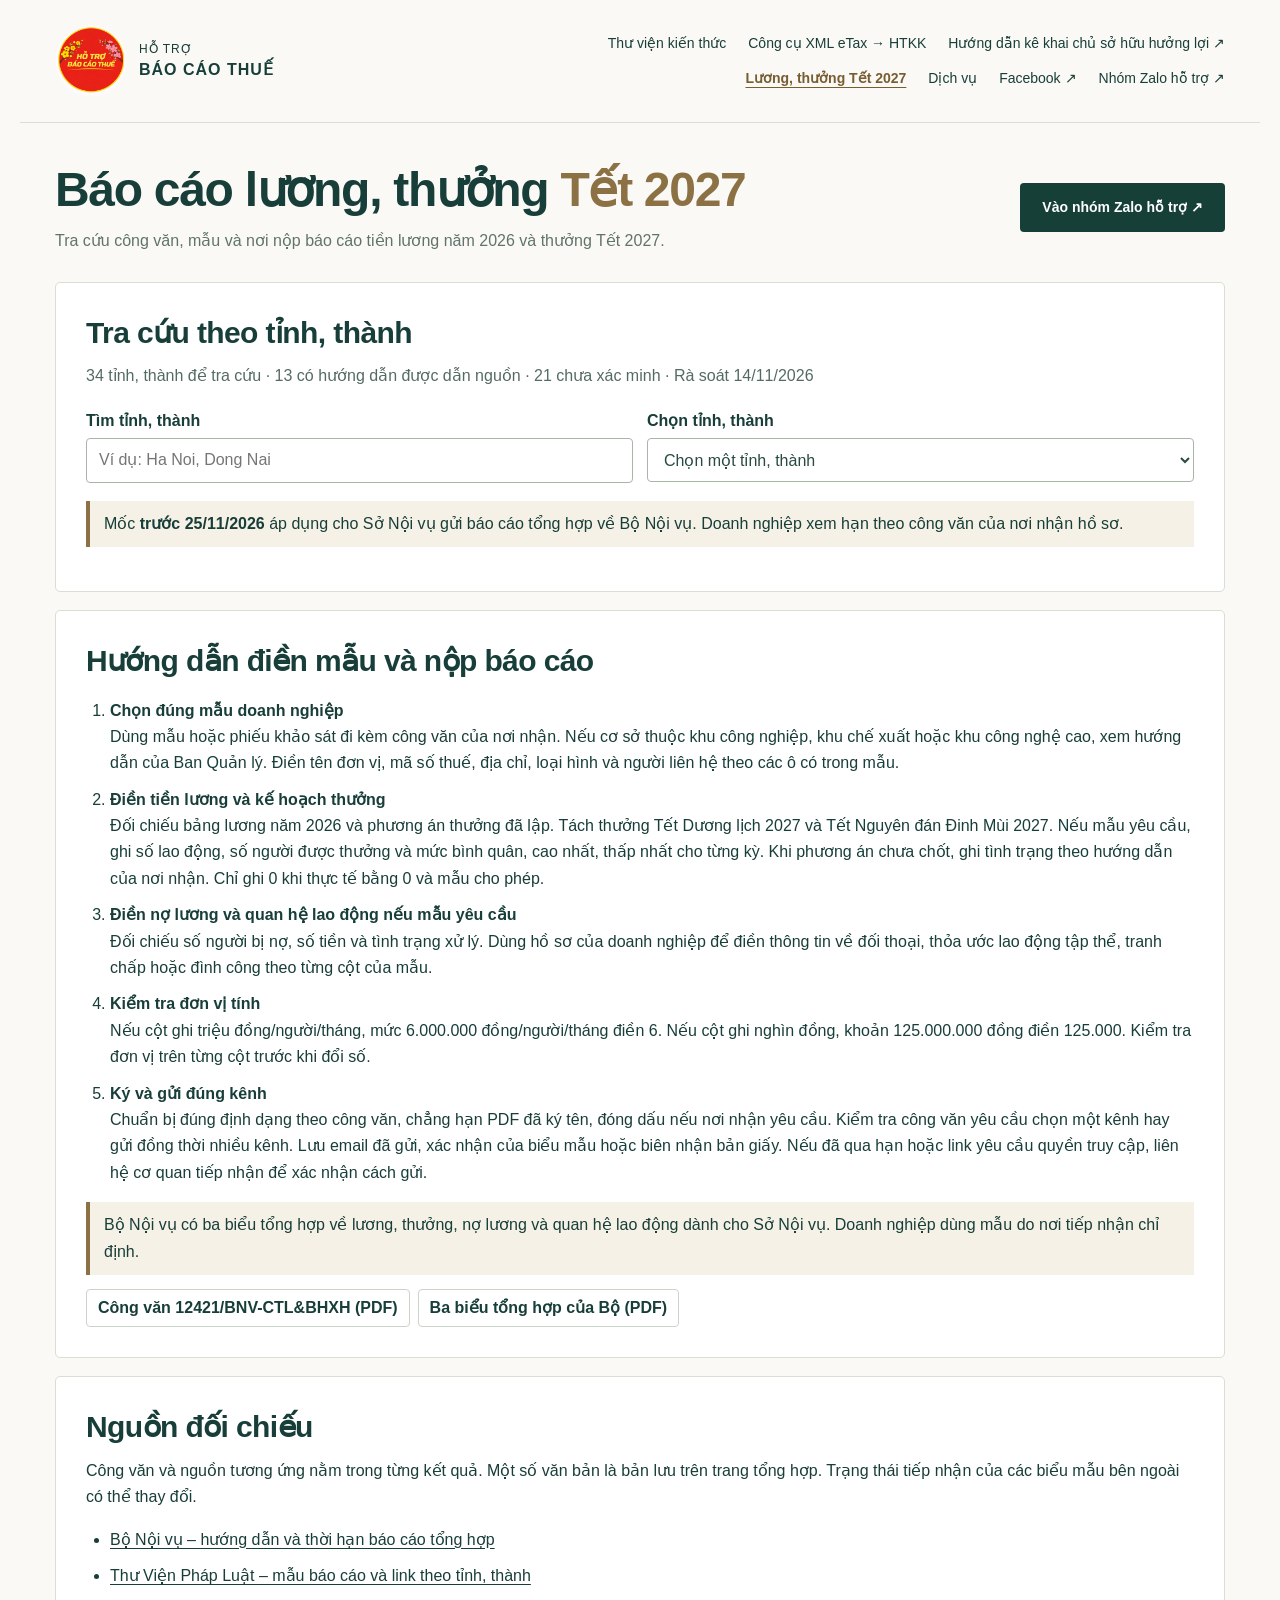
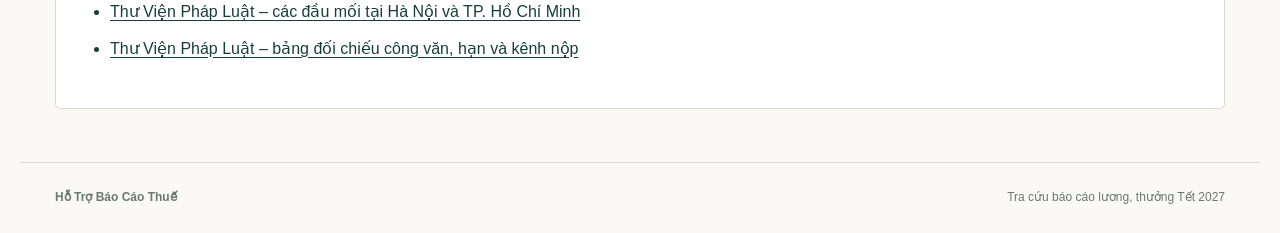
==== bao-cao-luong-thuong-tet-2027.html @ 0027ae47 "Add Quang Ngai industrial zone Tet report guidance" ====
<!doctype html>
<html lang="vi">
<head>
<meta charset="utf-8">
<meta name="viewport" content="width=device-width,initial-scale=1">
<title>Báo cáo lương, thưởng Tết 2027 | Hỗ Trợ Báo Cáo Thuế</title>
<meta name="description" content="Tra cứu hạn, mẫu, công văn và nơi nộp báo cáo lương năm 2026, thưởng Tết 2027 theo tỉnh, thành.">
<link rel="stylesheet" href="style.css">
<link rel="stylesheet" href="bao-cao-luong-thuong-tet-2027.css">
<script src="bao-cao-luong-thuong-tet-2027-data.js?v=quang-ngai-5379" defer></script>
<script src="bao-cao-luong-thuong-tet-2027.js?v=ha-noi-3" defer></script>
</head>
<body class="tet-page">
<header><a class="brand" href="index.html"><img class="brand-logo" src="assets/logo.png" alt="Logo Hỗ Trợ Báo Cáo Thuế" width="72" height="72"><span>HỖ TRỢ<br><b>BÁO CÁO THUẾ</b></span></a><nav><a href="index.html#library">Thư viện kiến thức</a><a href="xml-etax-htkk.html">Công cụ XML eTax → HTKK</a><a href="https://tra-cuu-cshhl-0979936336.mellow-duck-3403.chatgpt.site/" target="_blank" rel="noopener">Hướng dẫn kê khai chủ sở hữu hưởng lợi ↗</a><a href="bao-cao-luong-thuong-tet-2027.html" aria-current="page">Lương, thưởng Tết 2027</a><a href="index.html#services">Dịch vụ</a><a href="https://www.facebook.com/hotrobaocaothue/" target="_blank" rel="noopener">Facebook ↗</a><a href="https://zalo.me/g/k3fpvcslktjdyqx8aixi" target="_blank" rel="noopener">Nhóm Zalo hỗ trợ ↗</a></nav></header>
<main class="tet-report">
  <section class="tet-intro" aria-labelledby="tet-title">
    <div><h1 id="tet-title">Báo cáo lương, thưởng <em>Tết 2027</em></h1>
    <p class="intro">Tra cứu công văn, mẫu và nơi nộp báo cáo tiền lương năm 2026 và thưởng Tết 2027.</p></div>
    <a class="cta" href="https://zalo.me/g/k3fpvcslktjdyqx8aixi" target="_blank" rel="noopener noreferrer">Vào nhóm Zalo hỗ trợ ↗</a>
  </section>
  <section aria-labelledby="lookup">
    <h2 id="lookup">Tra cứu theo tỉnh, thành</h2>
    <p class="muted" id="coverage">Dữ liệu rà soát ngày 13/11/2026.</p>
    <div class="pick">
      <div><label for="filter">Tìm tỉnh, thành</label><input id="filter" type="search" placeholder="Ví dụ: Ha Noi, Dong Nai" autocomplete="off" aria-controls="province"></div>
      <div><label for="province">Chọn tỉnh, thành</label><select id="province" aria-controls="result"></select></div>
    </div>
    <div class="pick" id="ward-picker" hidden>
      <div><label for="ward">Tìm phường, xã hoặc nơi tiếp nhận</label><input id="ward" type="search" placeholder="Ví dụ: Kim Liên, Tân Phú" autocomplete="off" aria-controls="result"></div>
    </div>
    <p id="match" class="muted" role="status"></p>
    <p class="notice">Mốc <strong>trước 25/11/2026</strong> áp dụng cho Sở Nội vụ gửi báo cáo tổng hợp về Bộ Nội vụ. Doanh nghiệp xem hạn theo công văn của nơi nhận hồ sơ.</p>
    <div id="result" aria-live="polite"></div>
    <noscript>Vui lòng bật JavaScript trong trình duyệt để dùng mục tra cứu.</noscript>
  </section>
  <section aria-labelledby="guide">
    <h2 id="guide">Hướng dẫn điền mẫu và nộp báo cáo</h2>
    <ol>
      <li><strong class="step">Chọn đúng mẫu doanh nghiệp</strong>Dùng mẫu hoặc phiếu khảo sát đi kèm công văn của nơi nhận. Nếu cơ sở thuộc khu công nghiệp, khu chế xuất hoặc khu công nghệ cao, xem hướng dẫn của Ban Quản lý. Điền tên đơn vị, mã số thuế, địa chỉ, loại hình và người liên hệ theo các ô có trong mẫu.</li>
      <li><strong class="step">Điền tiền lương và kế hoạch thưởng</strong>Đối chiếu bảng lương năm 2026 và phương án thưởng đã lập. Tách thưởng Tết Dương lịch 2027 và Tết Nguyên đán Đinh Mùi 2027. Nếu mẫu yêu cầu, ghi số lao động, số người được thưởng và mức bình quân, cao nhất, thấp nhất cho từng kỳ. Khi phương án chưa chốt, ghi tình trạng theo hướng dẫn của nơi nhận. Chỉ ghi 0 khi thực tế bằng 0 và mẫu cho phép.</li>
      <li><strong class="step">Điền nợ lương và quan hệ lao động nếu mẫu yêu cầu</strong>Đối chiếu số người bị nợ, số tiền và tình trạng xử lý. Dùng hồ sơ của doanh nghiệp để điền thông tin về đối thoại, thỏa ước lao động tập thể, tranh chấp hoặc đình công theo từng cột của mẫu.</li>
      <li><strong class="step">Kiểm tra đơn vị tính</strong>Nếu cột ghi triệu đồng/người/tháng, mức 6.000.000 đồng/người/tháng điền 6. Nếu cột ghi nghìn đồng, khoản 125.000.000 đồng điền 125.000. Kiểm tra đơn vị trên từng cột trước khi đổi số.</li>
      <li><strong class="step">Ký và gửi đúng kênh</strong>Chuẩn bị đúng định dạng theo công văn, chẳng hạn PDF đã ký tên, đóng dấu nếu nơi nhận yêu cầu. Kiểm tra công văn yêu cầu chọn một kênh hay gửi đồng thời nhiều kênh. Lưu email đã gửi, xác nhận của biểu mẫu hoặc biên nhận bản giấy. Nếu đã qua hạn hoặc link yêu cầu quyền truy cập, liên hệ cơ quan tiếp nhận để xác nhận cách gửi.</li>
    </ol>
    <p class="notice">Bộ Nội vụ có ba biểu tổng hợp về lương, thưởng, nợ lương và quan hệ lao động dành cho Sở Nội vụ. Doanh nghiệp dùng mẫu do nơi tiếp nhận chỉ định.</p>
    <div class="links" id="central"></div>
  </section>
  <section aria-labelledby="sources">
    <h2 id="sources">Nguồn đối chiếu</h2>
    <p>Công văn và nguồn tương ứng nằm trong từng kết quả. Một số văn bản là bản lưu trên trang tổng hợp. Trạng thái tiếp nhận của các biểu mẫu bên ngoài có thể thay đổi.</p>
    <ul id="source-list"></ul>
  </section>
</main>
<footer><b>Hỗ Trợ Báo Cáo Thuế</b><span>Tra cứu báo cáo lương, thưởng Tết 2027</span></footer>
</body>
</html>
---- style.css ----
*{box-sizing:border-box}html{scroll-behavior:smooth}body{margin:0;background:#faf9f5;color:#183e39;font:16px/1.65 'Segoe UI',Arial,sans-serif}a{color:inherit;text-decoration:none}header,main,footer{max-width:1240px;margin:auto}header{display:flex;justify-content:space-between;align-items:center;padding:25px 35px;border-bottom:1px solid #d9dfd5}.brand{display:flex;align-items:center;gap:12px;font-size:11px;line-height:1.5;letter-spacing:1px}.brand b{font-size:15px}.logo{display:grid;place-items:center;background:#163f37;color:#e3bf72;font:38px Georgia;width:48px;height:50px;border-radius:3px}nav{display:flex;gap:30px;font-size:14px}main{padding:0 35px}.hero{display:grid;grid-template-columns:1.4fr 1fr;gap:70px;padding:72px 0 65px}.eyebrow{font-size:11px;font-weight:700;letter-spacing:2px;color:#5c756d}h1{font:64px/1.12 Georgia,serif;letter-spacing:-2px;margin:25px 0}h1 em{color:#8b7143;font-weight:400}.intro{color:#61736c;font-size:16px}.cta{display:inline-flex;align-items:center;gap:40px;background:#163f37;color:white;padding:13px 22px;border-radius:4px;font-weight:600;font-size:14px;margin-top:20px}.hero aside{background:#e8ece2;border-radius:5px;padding:28px 32px;position:relative;overflow:hidden}.issue{font-size:10px;letter-spacing:3px}.graphic{position:absolute;right:24px;top:27px;color:#ced5c4;font:190px Georgia;line-height:1}.graphic span{display:block;font:9px 'Segoe UI';letter-spacing:3px;text-align:center}.hero aside>p{position:relative;margin-top:100px;font:27px/1.4 Georgia}.numbers{display:flex;gap:45px;border-top:1px solid #cbd3c3;padding-top:15px;font-size:10px}.numbers b{display:block;font:30px Georgia;margin-bottom:5px}#library{border-top:1px solid #d6ddd3;padding:42px 0 60px;scroll-margin-top:20px}.section-head{display:flex;justify-content:space-between;align-items:center}.section-head>p{color:#758078;font-size:12px}h2{font:36px/1.25 Georgia;margin:10px 0 25px}.tools{display:flex;gap:12px;margin:15px 0 22px}.search{display:flex;align-items:center;gap:15px;background:white;border:1px solid #cbd5cb;border-radius:4px;padding:8px 15px;flex:1}.search span{font-size:26px}input{border:0;width:100%;font:14px 'Segoe UI';padding:7px;outline:none}select{border:1px solid #cbd5cb;background:white;padding:0 12px;color:#294a42;border-radius:4px}.filters{display:flex;gap:10px;flex-wrap:wrap}button{font:inherit;cursor:pointer}.filters button{background:transparent;border:1px solid #d4dbd0;border-radius:24px;padding:7px 18px;font-size:13px;color:#496259}.filters button.active{background:#183e39;color:white;border-color:#183e39}#count{font-size:12px;color:#7b857b;margin:22px 0}.grid{display:grid;grid-template-columns:repeat(3,1fr);gap:22px}.card{background:white;border:1px solid #e0e4da;border-radius:5px;overflow:hidden;display:flex;flex-direction:column}.card img{width:100%;height:210px;object-fit:cover;background:#edf0e7}.card-body{padding:23px;display:flex;flex-direction:column;flex:1}.meta{font-size:10px;color:#7d8b7f;display:flex;justify-content:space-between;gap:12px;text-transform:uppercase;letter-spacing:1px}.card h3{font:22px/1.4 Georgia;margin:16px 0 10px;overflow-wrap:anywhere}.card p{font-size:13px;color:#758078;margin:0 0 20px;display:-webkit-box;-webkit-line-clamp:3;-webkit-box-orient:vertical;overflow:hidden}.read{border:0;border-top:1px solid #e4e9df;background:white;text-align:left;padding:14px 0 0;color:#36594d;font-size:12px;margin-top:auto}.more{display:block;margin:35px auto 0;padding:12px 30px;border:1px solid #a9b6a7;background:transparent;border-radius:4px;color:#294b40}.contact{display:flex;align-items:center;justify-content:space-between;background:#e9ede3;padding:35px;border-radius:5px;margin-bottom:50px;gap:20px}.contact h2{font-size:29px;margin-bottom:10px}.contact p{font-size:13px}.contact .cta{white-space:nowrap}footer{border-top:1px solid #d6ddd3;display:flex;justify-content:space-between;padding:25px 35px;color:#6a7a70;font-size:12px}dialog{border:0;border-radius:8px;max-width:850px;width:92%;max-height:90vh;padding:40px;color:#183e39}dialog::backdrop{background:#102b25b8}#close{position:sticky;top:0;float:right;border:0;background:#e9ede3;border-radius:50%;width:36px;height:36px}#article h2{font-size:28px;padding-right:30px;overflow-wrap:anywhere}#article .body{white-space:pre-wrap;overflow-wrap:anywhere}#article img,#article video{max-width:100%;display:block;margin:20px auto;max-height:65vh}#article a{display:block;color:#32684f;text-decoration:underline;overflow-wrap:anywhere;margin:12px 0}button:focus-visible,a:focus-visible,input:focus-visible,select:focus-visible{outline:3px solid #b49b60;outline-offset:3px}@media(max-width:800px){.hero{gap:25px}h1{font-size:46px}.grid{grid-template-columns:repeat(2,1fr)}nav{gap:15px}.contact{display:block}}@media(max-width:560px){header,main,footer{padding-left:20px;padding-right:20px}nav a:first-child{display:none}.hero{grid-template-columns:1fr;padding:40px 0;gap:20px}h1{font-size:44px}.hero aside{display:none}.section-head>p{display:none}.tools{flex-wrap:wrap}.search{flex-basis:100%}select{padding:10px;flex:1}.grid{grid-template-columns:1fr}.card img{height:240px}footer{display:block}footer span{display:block;margin-top:6px}h2{font-size:30px}dialog{padding:24px}}

.guide-section{border-top:1px solid #d6ddd3;padding:35px 0 45px;scroll-margin-top:20px}.guide-section .more{margin:0;font-size:13px}.guide-intro,.topic-note{color:#718074;font-size:13px}.guide-section ol{list-style:decimal-leading-zero;padding-left:38px;columns:2;column-gap:50px}.guide-section li{padding:14px 8px;break-inside:avoid;border-bottom:1px solid #dce2d5;font-size:14px}.guide-section li::marker{color:#8b7143;font-weight:600}.guide-section li a{display:flex;gap:20px;justify-content:space-between}.guide-section li a:hover span{text-decoration:underline}.topic-grid{display:grid;grid-template-columns:repeat(3,1fr);gap:10px;margin:20px 0 12px}.topic-grid button{display:flex;align-items:center;justify-content:space-between;gap:10px;text-align:left;border:1px solid #cbd5c7;background:#fff;padding:15px 18px;border-radius:5px;color:#37564a;font-size:14px}.topic-grid button b{font-weight:400;font-size:12px;opacity:.7}.topic-grid button.selected{background:#183e39;color:#fff;border-color:#183e39}.topic-tags{display:flex;flex-wrap:wrap;gap:5px;margin-top:14px}.topic-tags span{font-size:10px;background:#edf1e7;border-radius:3px;color:#4e6959;padding:3px 7px}#copy-status{font-size:13px;color:#36594d}#copy-status textarea{width:100%;height:220px}@media(max-width:700px){.guide-section ol{columns:1}.guide-section .section-head{display:block}.topic-grid{grid-template-columns:repeat(2,1fr)}.topic-grid button{padding:12px;font-size:12px}nav a:first-child{display:none}}

/* Shared typography and service information */
:root{--site-font:"Segoe UI",Arial,sans-serif}body,input,select,button{font-family:var(--site-font)}h1,h2,h3,h1 em,.hero aside>p,.numbers b,#article h2{font-family:var(--site-font);font-style:normal}h1{font-size:48px;line-height:1.22;font-weight:700;letter-spacing:-1.3px}h1 em{font-weight:700}h2{font-size:30px;line-height:1.35;font-weight:650;letter-spacing:-.6px}.card h3{font-family:var(--site-font);font-size:18px;line-height:1.5;font-weight:650;letter-spacing:0}.card p{font-size:14px;line-height:1.7}.hero aside>p{font-size:24px;line-height:1.5}.intro{font-size:16px}.brand-logo{width:72px;height:72px;object-fit:contain;border-radius:50%;flex-shrink:0}.brand{font-size:12px}.brand b{font-size:16px}.filters button,.topic-grid button,select,.read{font-size:14px}.meta{font-size:11px}.topic-tags span{font-size:12px}.eyebrow{font-size:12px;line-height:1.7}#article h2{font-size:26px;font-weight:650}#article .body{font-size:16px;line-height:1.8}.services{background:#e9ede3;border:1px solid #d6dfcf;padding:36px 40px;border-radius:8px;margin:0 0 50px;scroll-margin-top:24px}.service-heading{display:flex;align-items:center;gap:25px}.service-heading img{width:120px;height:120px;object-fit:contain;border-radius:50%;flex-shrink:0}.service-heading h2{margin:6px 0 8px}.service-promise{color:#496253;font-size:16px;font-weight:600;margin:0}.service-heading .eyebrow{margin:0}.service-list{list-style:none;padding:24px 0;margin:20px 0;display:grid;grid-template-columns:1fr 1fr;gap:20px 30px;border-top:1px solid #ccd7c7;border-bottom:1px solid #ccd7c7}.service-list li{display:flex;align-items:baseline;gap:12px;font-size:16px}.service-list li span{color:#416d4c;font-weight:700}.service-contact{display:flex;justify-content:space-between;align-items:center;gap:20px}.service-contact .cta{margin:0;font-size:15px}.hotline span{display:block;font-size:12px;letter-spacing:1.4px;color:#62775f}.hotline strong{font-size:30px;letter-spacing:1px;line-height:1.5}.hotline:hover strong{text-decoration:underline}@media(max-width:800px){h1{font-size:40px}.services{padding:28px}.service-heading{gap:18px}.service-heading img{width:90px;height:90px}}@media(max-width:560px){h1{font-size:36px}h2{font-size:26px}.card h3{font-size:18px}.brand-logo{width:60px;height:60px}.brand b{font-size:14px}.services{padding:24px 20px}.service-heading{align-items:flex-start}.service-heading img{width:64px;height:64px}.service-heading h2{font-size:23px}.service-promise{font-size:14px}.service-list{grid-template-columns:1fr;gap:14px}.service-contact{align-items:flex-start;flex-direction:column}.service-contact .cta{font-size:14px}.topic-grid button{font-size:14px}}
---- bao-cao-luong-thuong-tet-2027.css ----
.tet-page > header { gap: 24px; }
.tet-page > header .brand { flex-shrink: 0; }
.tet-page > header nav { flex-wrap: wrap; justify-content: flex-end; gap: 12px 22px; max-width: 800px; }
.tet-page > header nav a:hover { text-decoration: underline; }
.tet-page > header nav [aria-current="page"] { color: #785d31; font-weight: 700; text-decoration: underline; text-underline-offset: .3em; }
.tet-report { padding-bottom: 35px; }
.tet-report .tet-intro { display: flex; flex-wrap: wrap; align-items: center; justify-content: space-between; gap: 12px 30px; padding: 38px 0 28px; }
.tet-report h1 { margin: 0; }
.tet-report .tet-intro .intro { margin-bottom: 0; }
.tet-report .tet-intro .cta { margin-top: 0; }
.tet-report > section + section { background: #fff; border: 1px solid #d9dfd5; border-radius: 5px; margin-bottom: 18px; padding: clamp(16px, 3vw, 30px); }
.tet-report h2 { margin: 0 0 10px; }
.tet-report h3, .tet-report h4 { margin: 0; }
.tet-report p { margin: 8px 0; }
.tet-report .muted { color: #546b62; }
.tet-report .pick { display: grid; grid-template-columns: repeat(2, minmax(0, 1fr)); gap: 14px; margin: 18px 0; }
.tet-report .pick[hidden] { display: none; }
.tet-report .pick label { display: block; margin-bottom: 4px; font-weight: 650; }
.tet-report .pick input, .tet-report .pick select { display: block; width: 100%; min-height: 44px; padding: 8px 12px; border: 1px solid #a9b6a7; border-radius: 4px; font: inherit; }
.tet-report :is(a, input, select):focus-visible { outline: 3px solid #8b7143; outline-offset: 3px; }
.tet-report .notice { background: #f5f1e6; border-left: 4px solid #8b7143; padding: 10px 14px; margin: 14px 0; }
.tet-report article { margin: 12px 0 0; padding: 14px 16px; border: 1px solid #d9dfd5; border-radius: 5px; }
.tet-report .deadline { color: #785524; font-weight: 700; }
.tet-report .links { display: flex; flex-wrap: wrap; gap: 8px; margin-top: 10px; }
.tet-report .links a { padding: 5px 11px; border: 1px solid #cbd5c7; border-radius: 4px; font-weight: 600; overflow-wrap: anywhere; }
.tet-report .links .submit { background: #163f37; color: #fff; border-color: #163f37; }
.tet-report a:hover, .tet-report #source-list a { text-decoration: underline; text-underline-offset: .17em; }
.tet-report ol, .tet-report ul { padding-left: 24px; }
.tet-report li + li { margin-top: 10px; }
.tet-report .step { display: block; }
@media (max-width: 700px) {
  .tet-page > header { flex-direction: column; align-items: flex-start; }
  .tet-page > header nav { justify-content: flex-start; gap: 10px 18px; }
  .tet-page > header nav a:first-child { display: block; }
  .tet-report .pick { grid-template-columns: minmax(0, 1fr); }
}
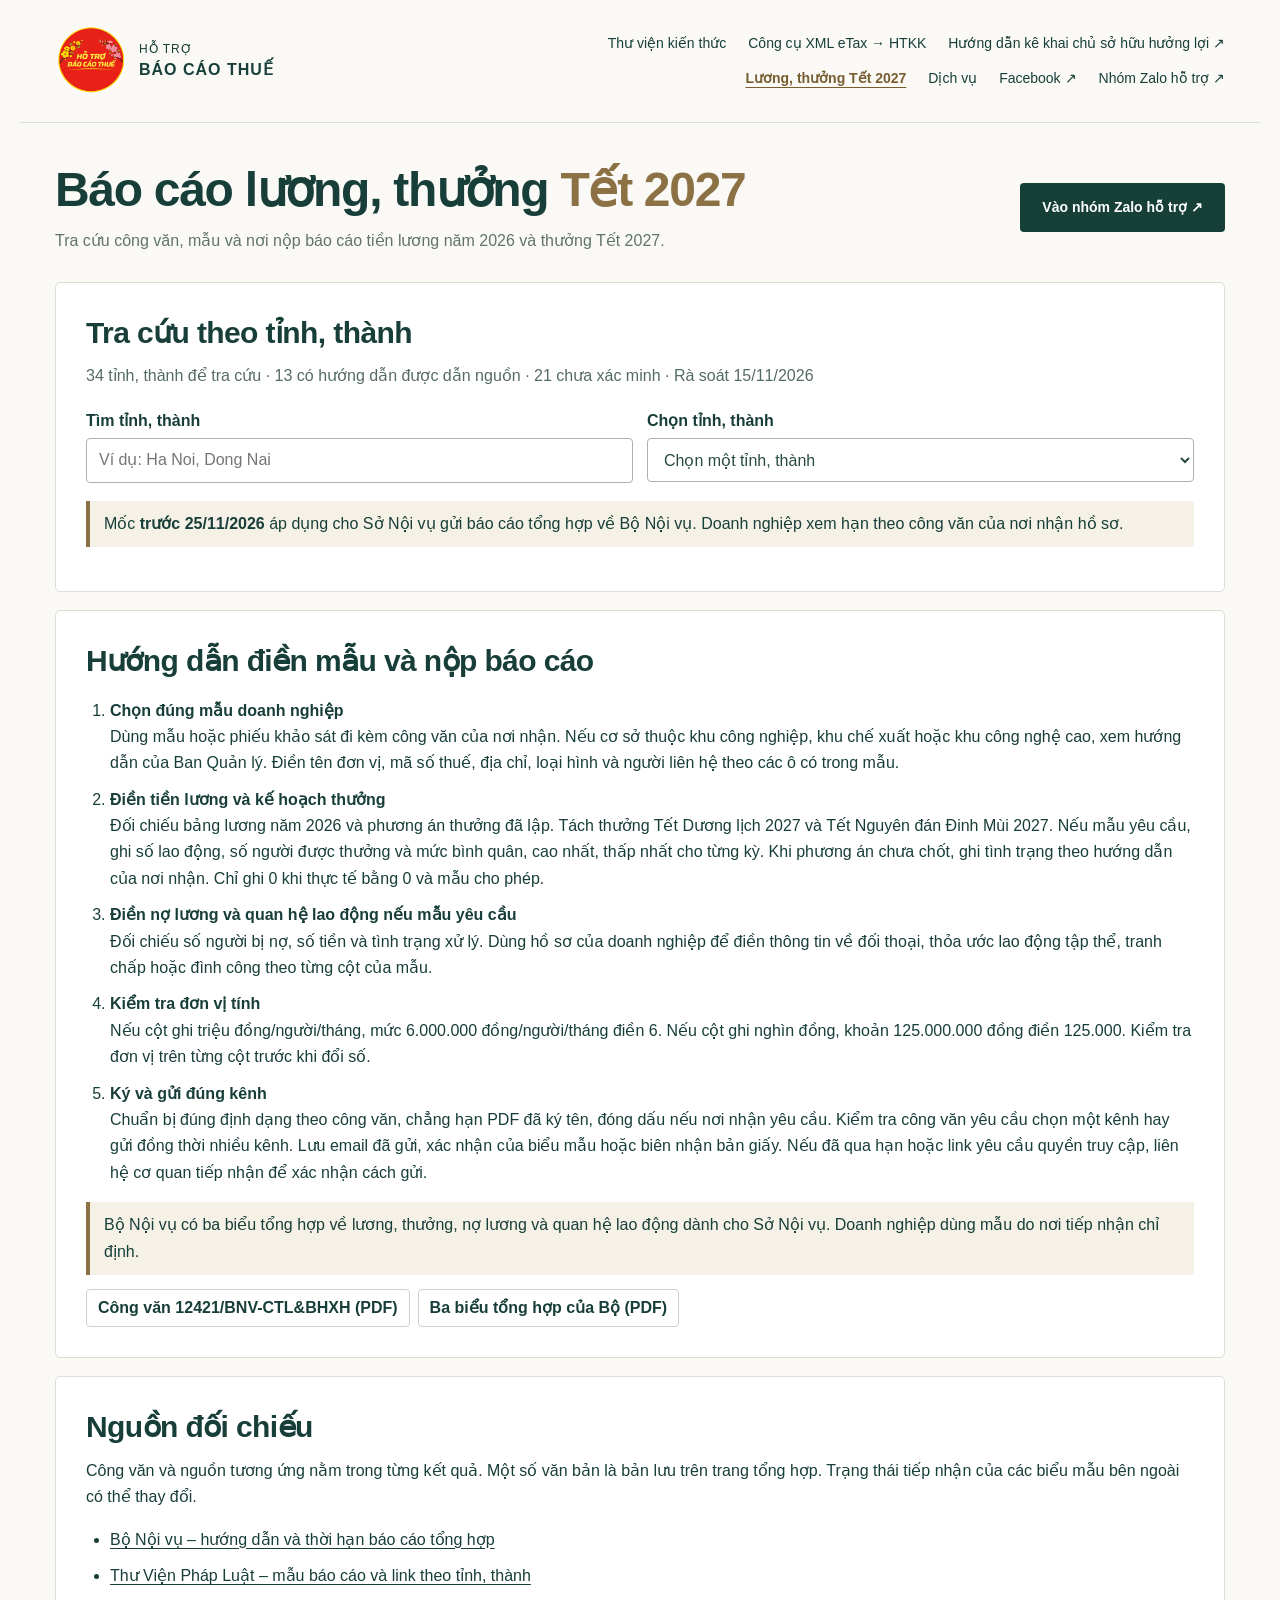
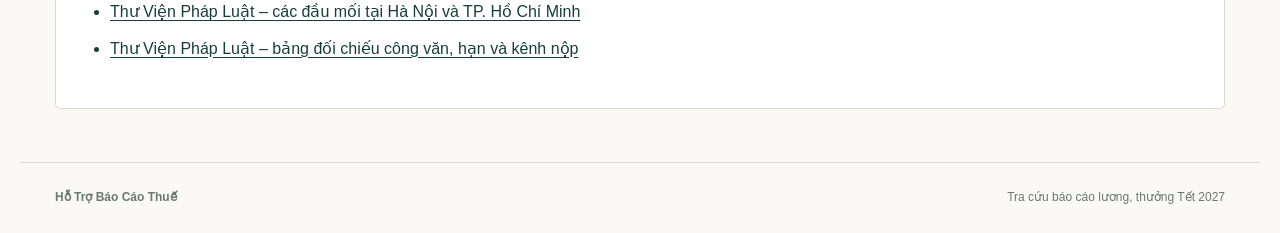
==== commit 76c1bd34: "Update Long Bien Tet reporting deadline and contact" ====
--- a/bao-cao-luong-thuong-tet-2027.html
+++ b/bao-cao-luong-thuong-tet-2027.html
@@ -7,7 +7,7 @@
 <meta name="description" content="Tra cứu hạn, mẫu, công văn và nơi nộp báo cáo lương năm 2026, thưởng Tết 2027 theo tỉnh, thành.">
 <link rel="stylesheet" href="style.css">
 <link rel="stylesheet" href="bao-cao-luong-thuong-tet-2027.css">
-<script src="bao-cao-luong-thuong-tet-2027-data.js?v=quang-ngai-5379" defer></script>
+<script src="bao-cao-luong-thuong-tet-2027-data.js?v=long-bien-3672" defer></script>
 <script src="bao-cao-luong-thuong-tet-2027.js?v=ha-noi-3" defer></script>
 </head>
 <body class="tet-page">
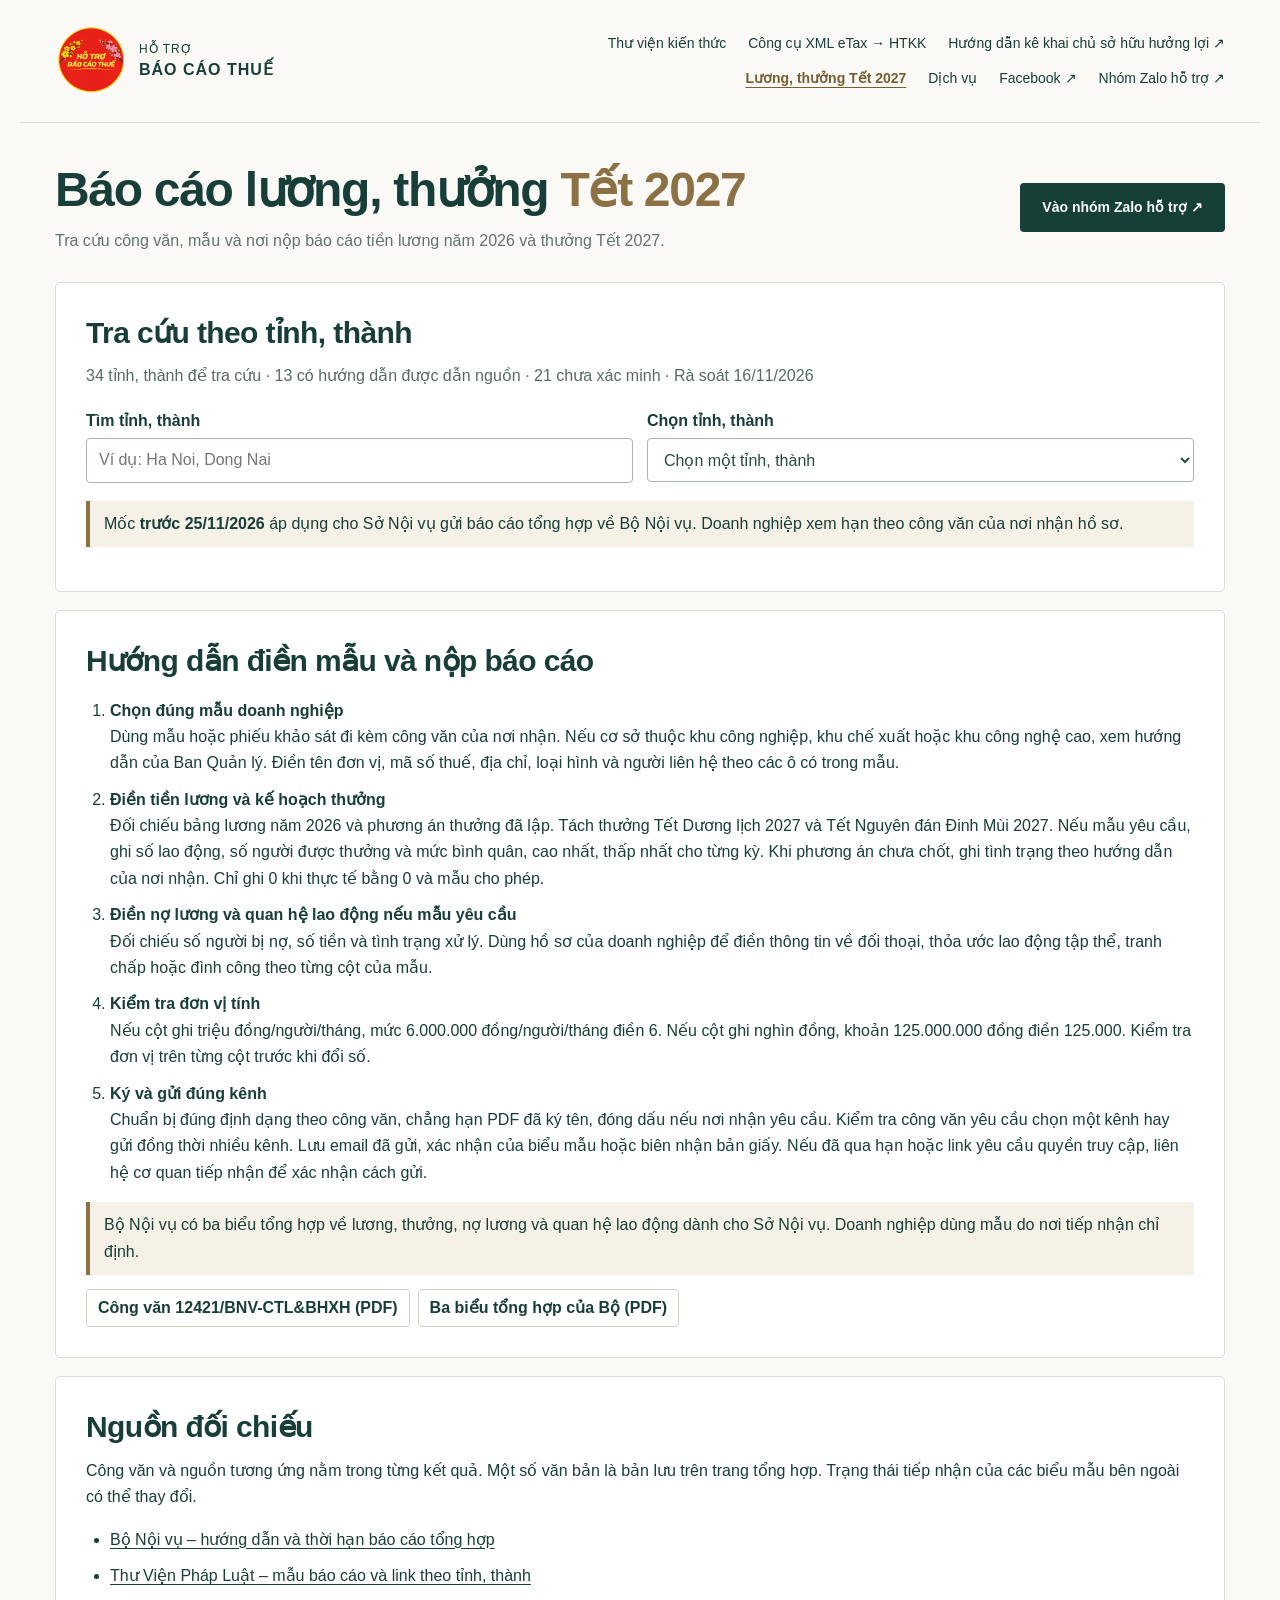
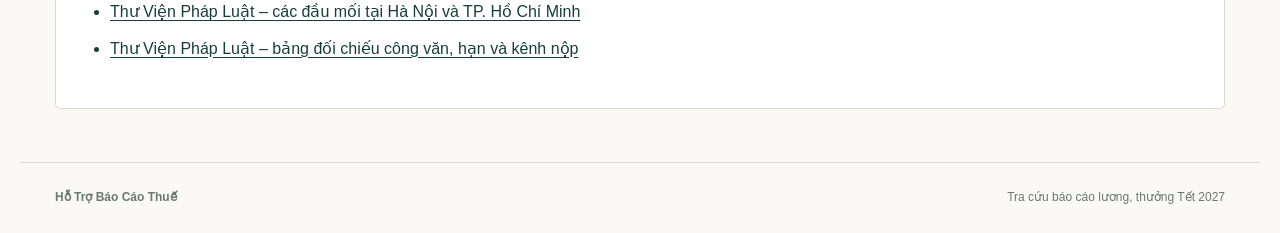
==== commit b8c07f79: "Add Tay Tuu Tet report notice and deadline" ====
--- a/bao-cao-luong-thuong-tet-2027.html
+++ b/bao-cao-luong-thuong-tet-2027.html
@@ -7,7 +7,7 @@
 <meta name="description" content="Tra cứu hạn, mẫu, công văn và nơi nộp báo cáo lương năm 2026, thưởng Tết 2027 theo tỉnh, thành.">
 <link rel="stylesheet" href="style.css">
 <link rel="stylesheet" href="bao-cao-luong-thuong-tet-2027.css">
-<script src="bao-cao-luong-thuong-tet-2027-data.js?v=long-bien-3672" defer></script>
+<script src="bao-cao-luong-thuong-tet-2027-data.js?v=tay-tuu-3215" defer></script>
 <script src="bao-cao-luong-thuong-tet-2027.js?v=ha-noi-3" defer></script>
 </head>
 <body class="tet-page">
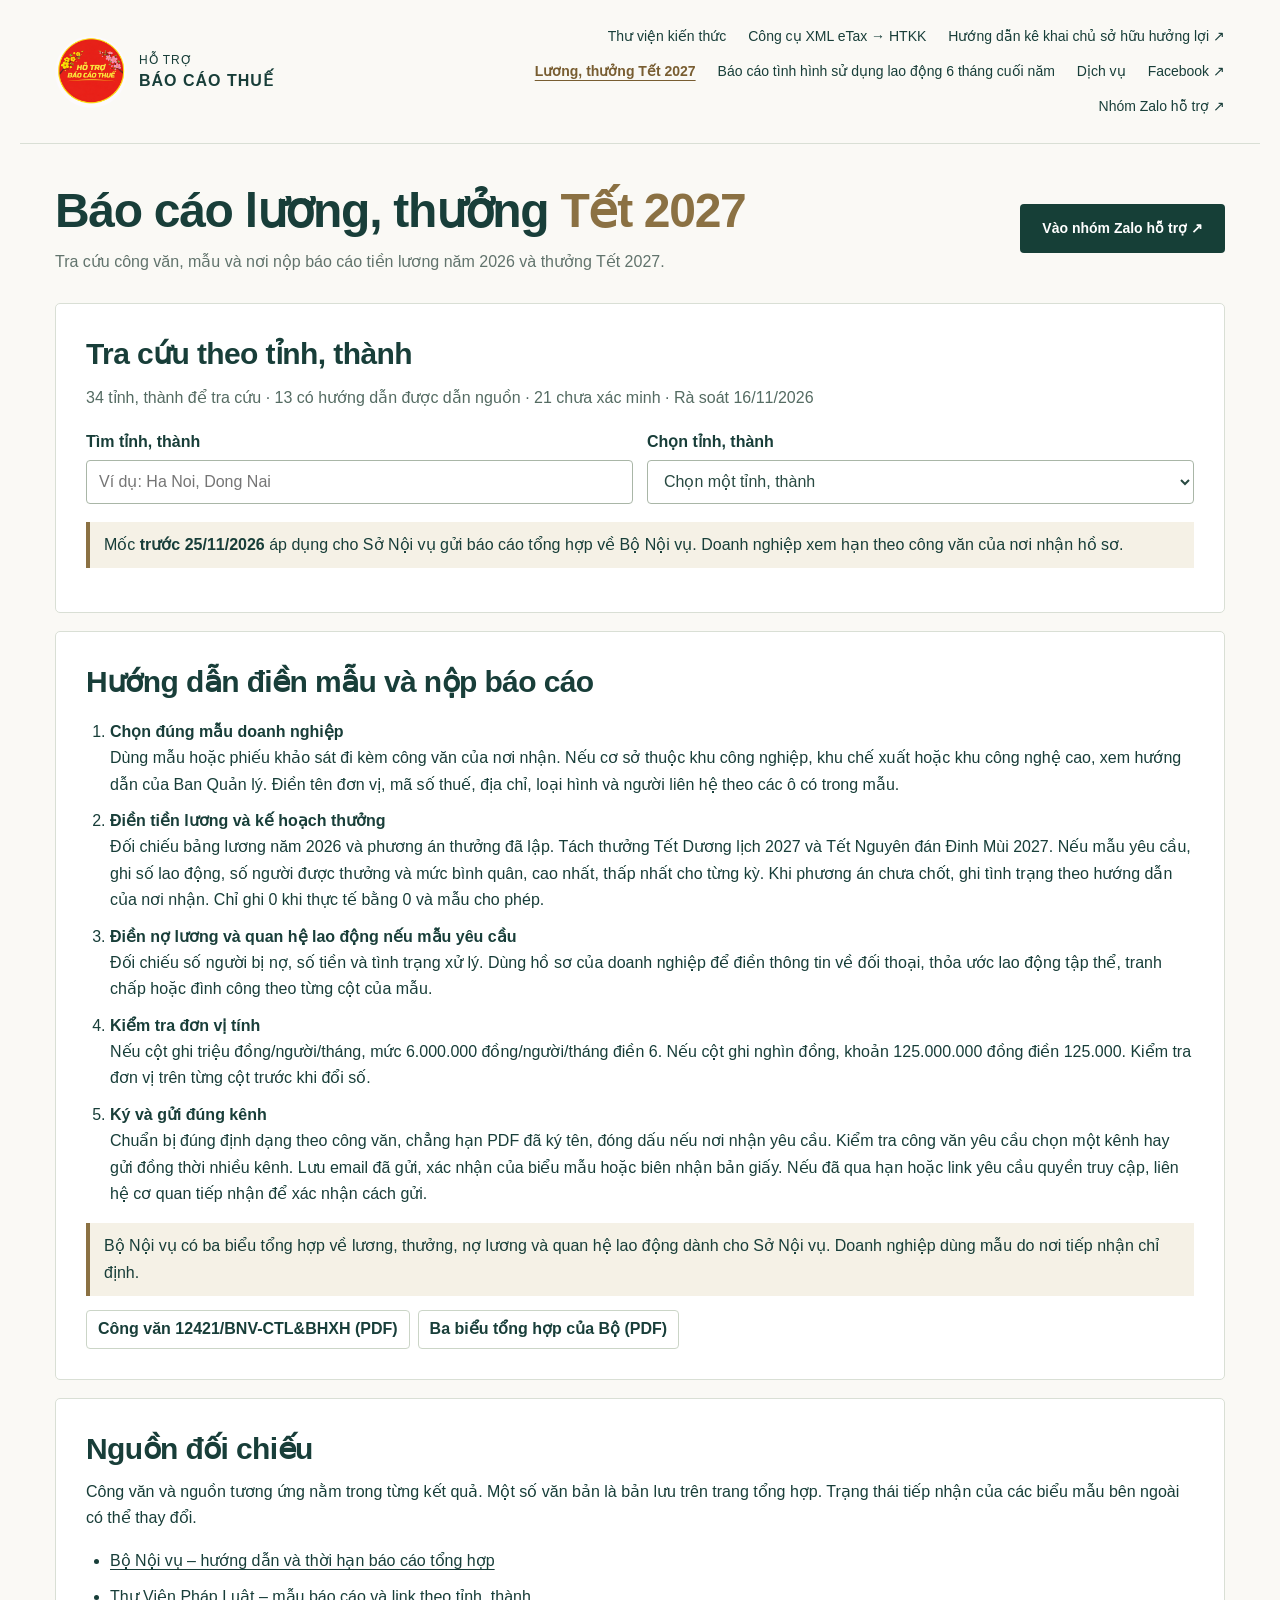
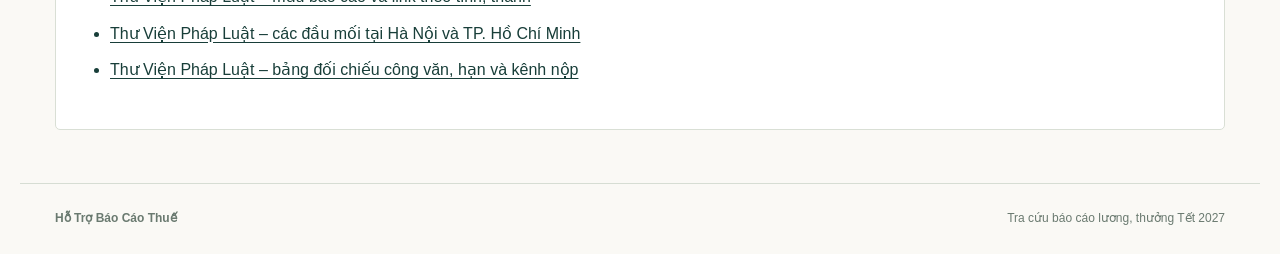
==== commit de51436b: "Add year-end labor reporting lookup and contact directory" ====
--- a/bao-cao-luong-thuong-tet-2027.html
+++ b/bao-cao-luong-thuong-tet-2027.html
@@ -11,7 +11,7 @@
 <script src="bao-cao-luong-thuong-tet-2027.js?v=ha-noi-3" defer></script>
 </head>
 <body class="tet-page">
-<header><a class="brand" href="index.html"><img class="brand-logo" src="assets/logo.png" alt="Logo Hỗ Trợ Báo Cáo Thuế" width="72" height="72"><span>HỖ TRỢ<br><b>BÁO CÁO THUẾ</b></span></a><nav><a href="index.html#library">Thư viện kiến thức</a><a href="xml-etax-htkk.html">Công cụ XML eTax → HTKK</a><a href="https://tra-cuu-cshhl-0979936336.mellow-duck-3403.chatgpt.site/" target="_blank" rel="noopener">Hướng dẫn kê khai chủ sở hữu hưởng lợi ↗</a><a href="bao-cao-luong-thuong-tet-2027.html" aria-current="page">Lương, thưởng Tết 2027</a><a href="index.html#services">Dịch vụ</a><a href="https://www.facebook.com/hotrobaocaothue/" target="_blank" rel="noopener">Facebook ↗</a><a href="https://zalo.me/g/k3fpvcslktjdyqx8aixi" target="_blank" rel="noopener">Nhóm Zalo hỗ trợ ↗</a></nav></header>
+<header><a class="brand" href="index.html"><img class="brand-logo" src="assets/logo.png" alt="Logo Hỗ Trợ Báo Cáo Thuế" width="72" height="72"><span>HỖ TRỢ<br><b>BÁO CÁO THUẾ</b></span></a><nav><a href="index.html#library">Thư viện kiến thức</a><a href="xml-etax-htkk.html">Công cụ XML eTax → HTKK</a><a href="https://tra-cuu-cshhl-0979936336.mellow-duck-3403.chatgpt.site/" target="_blank" rel="noopener">Hướng dẫn kê khai chủ sở hữu hưởng lợi ↗</a><a href="bao-cao-luong-thuong-tet-2027.html" aria-current="page">Lương, thưởng Tết 2027</a><a href="bao-cao-su-dung-lao-dong-cuoi-nam-2026.html">Báo cáo tình hình sử dụng lao động 6 tháng cuối năm</a><a href="index.html#services">Dịch vụ</a><a href="https://www.facebook.com/hotrobaocaothue/" target="_blank" rel="noopener">Facebook ↗</a><a href="https://zalo.me/g/k3fpvcslktjdyqx8aixi" target="_blank" rel="noopener">Nhóm Zalo hỗ trợ ↗</a></nav></header>
 <main class="tet-report">
   <section class="tet-intro" aria-labelledby="tet-title">
     <div><h1 id="tet-title">Báo cáo lương, thưởng <em>Tết 2027</em></h1>
--- a/style.css
+++ b/style.css
@@ -2,5 +2,13 @@
 
 .guide-section{border-top:1px solid #d6ddd3;padding:35px 0 45px;scroll-margin-top:20px}.guide-section .more{margin:0;font-size:13px}.guide-intro,.topic-note{color:#718074;font-size:13px}.guide-section ol{list-style:decimal-leading-zero;padding-left:38px;columns:2;column-gap:50px}.guide-section li{padding:14px 8px;break-inside:avoid;border-bottom:1px solid #dce2d5;font-size:14px}.guide-section li::marker{color:#8b7143;font-weight:600}.guide-section li a{display:flex;gap:20px;justify-content:space-between}.guide-section li a:hover span{text-decoration:underline}.topic-grid{display:grid;grid-template-columns:repeat(3,1fr);gap:10px;margin:20px 0 12px}.topic-grid button{display:flex;align-items:center;justify-content:space-between;gap:10px;text-align:left;border:1px solid #cbd5c7;background:#fff;padding:15px 18px;border-radius:5px;color:#37564a;font-size:14px}.topic-grid button b{font-weight:400;font-size:12px;opacity:.7}.topic-grid button.selected{background:#183e39;color:#fff;border-color:#183e39}.topic-tags{display:flex;flex-wrap:wrap;gap:5px;margin-top:14px}.topic-tags span{font-size:10px;background:#edf1e7;border-radius:3px;color:#4e6959;padding:3px 7px}#copy-status{font-size:13px;color:#36594d}#copy-status textarea{width:100%;height:220px}@media(max-width:700px){.guide-section ol{columns:1}.guide-section .section-head{display:block}.topic-grid{grid-template-columns:repeat(2,1fr)}.topic-grid button{padding:12px;font-size:12px}nav a:first-child{display:none}}
 
+.wide-nav { gap: 24px; }
+.wide-nav .brand { flex-shrink: 0; }
+.wide-nav nav { flex-wrap: wrap; justify-content: flex-end; gap: 12px 22px; max-width: 800px; }
+@media (max-width: 700px) {
+  .wide-nav { flex-direction: column; align-items: flex-start; }
+  .wide-nav nav { justify-content: flex-start; gap: 10px 18px; }
+}
+
 /* Shared typography and service information */
 :root{--site-font:"Segoe UI",Arial,sans-serif}body,input,select,button{font-family:var(--site-font)}h1,h2,h3,h1 em,.hero aside>p,.numbers b,#article h2{font-family:var(--site-font);font-style:normal}h1{font-size:48px;line-height:1.22;font-weight:700;letter-spacing:-1.3px}h1 em{font-weight:700}h2{font-size:30px;line-height:1.35;font-weight:650;letter-spacing:-.6px}.card h3{font-family:var(--site-font);font-size:18px;line-height:1.5;font-weight:650;letter-spacing:0}.card p{font-size:14px;line-height:1.7}.hero aside>p{font-size:24px;line-height:1.5}.intro{font-size:16px}.brand-logo{width:72px;height:72px;object-fit:contain;border-radius:50%;flex-shrink:0}.brand{font-size:12px}.brand b{font-size:16px}.filters button,.topic-grid button,select,.read{font-size:14px}.meta{font-size:11px}.topic-tags span{font-size:12px}.eyebrow{font-size:12px;line-height:1.7}#article h2{font-size:26px;font-weight:650}#article .body{font-size:16px;line-height:1.8}.services{background:#e9ede3;border:1px solid #d6dfcf;padding:36px 40px;border-radius:8px;margin:0 0 50px;scroll-margin-top:24px}.service-heading{display:flex;align-items:center;gap:25px}.service-heading img{width:120px;height:120px;object-fit:contain;border-radius:50%;flex-shrink:0}.service-heading h2{margin:6px 0 8px}.service-promise{color:#496253;font-size:16px;font-weight:600;margin:0}.service-heading .eyebrow{margin:0}.service-list{list-style:none;padding:24px 0;margin:20px 0;display:grid;grid-template-columns:1fr 1fr;gap:20px 30px;border-top:1px solid #ccd7c7;border-bottom:1px solid #ccd7c7}.service-list li{display:flex;align-items:baseline;gap:12px;font-size:16px}.service-list li span{color:#416d4c;font-weight:700}.service-contact{display:flex;justify-content:space-between;align-items:center;gap:20px}.service-contact .cta{margin:0;font-size:15px}.hotline span{display:block;font-size:12px;letter-spacing:1.4px;color:#62775f}.hotline strong{font-size:30px;letter-spacing:1px;line-height:1.5}.hotline:hover strong{text-decoration:underline}@media(max-width:800px){h1{font-size:40px}.services{padding:28px}.service-heading{gap:18px}.service-heading img{width:90px;height:90px}}@media(max-width:560px){h1{font-size:36px}h2{font-size:26px}.card h3{font-size:18px}.brand-logo{width:60px;height:60px}.brand b{font-size:14px}.services{padding:24px 20px}.service-heading{align-items:flex-start}.service-heading img{width:64px;height:64px}.service-heading h2{font-size:23px}.service-promise{font-size:14px}.service-list{grid-template-columns:1fr;gap:14px}.service-contact{align-items:flex-start;flex-direction:column}.service-contact .cta{font-size:14px}.topic-grid button{font-size:14px}}
